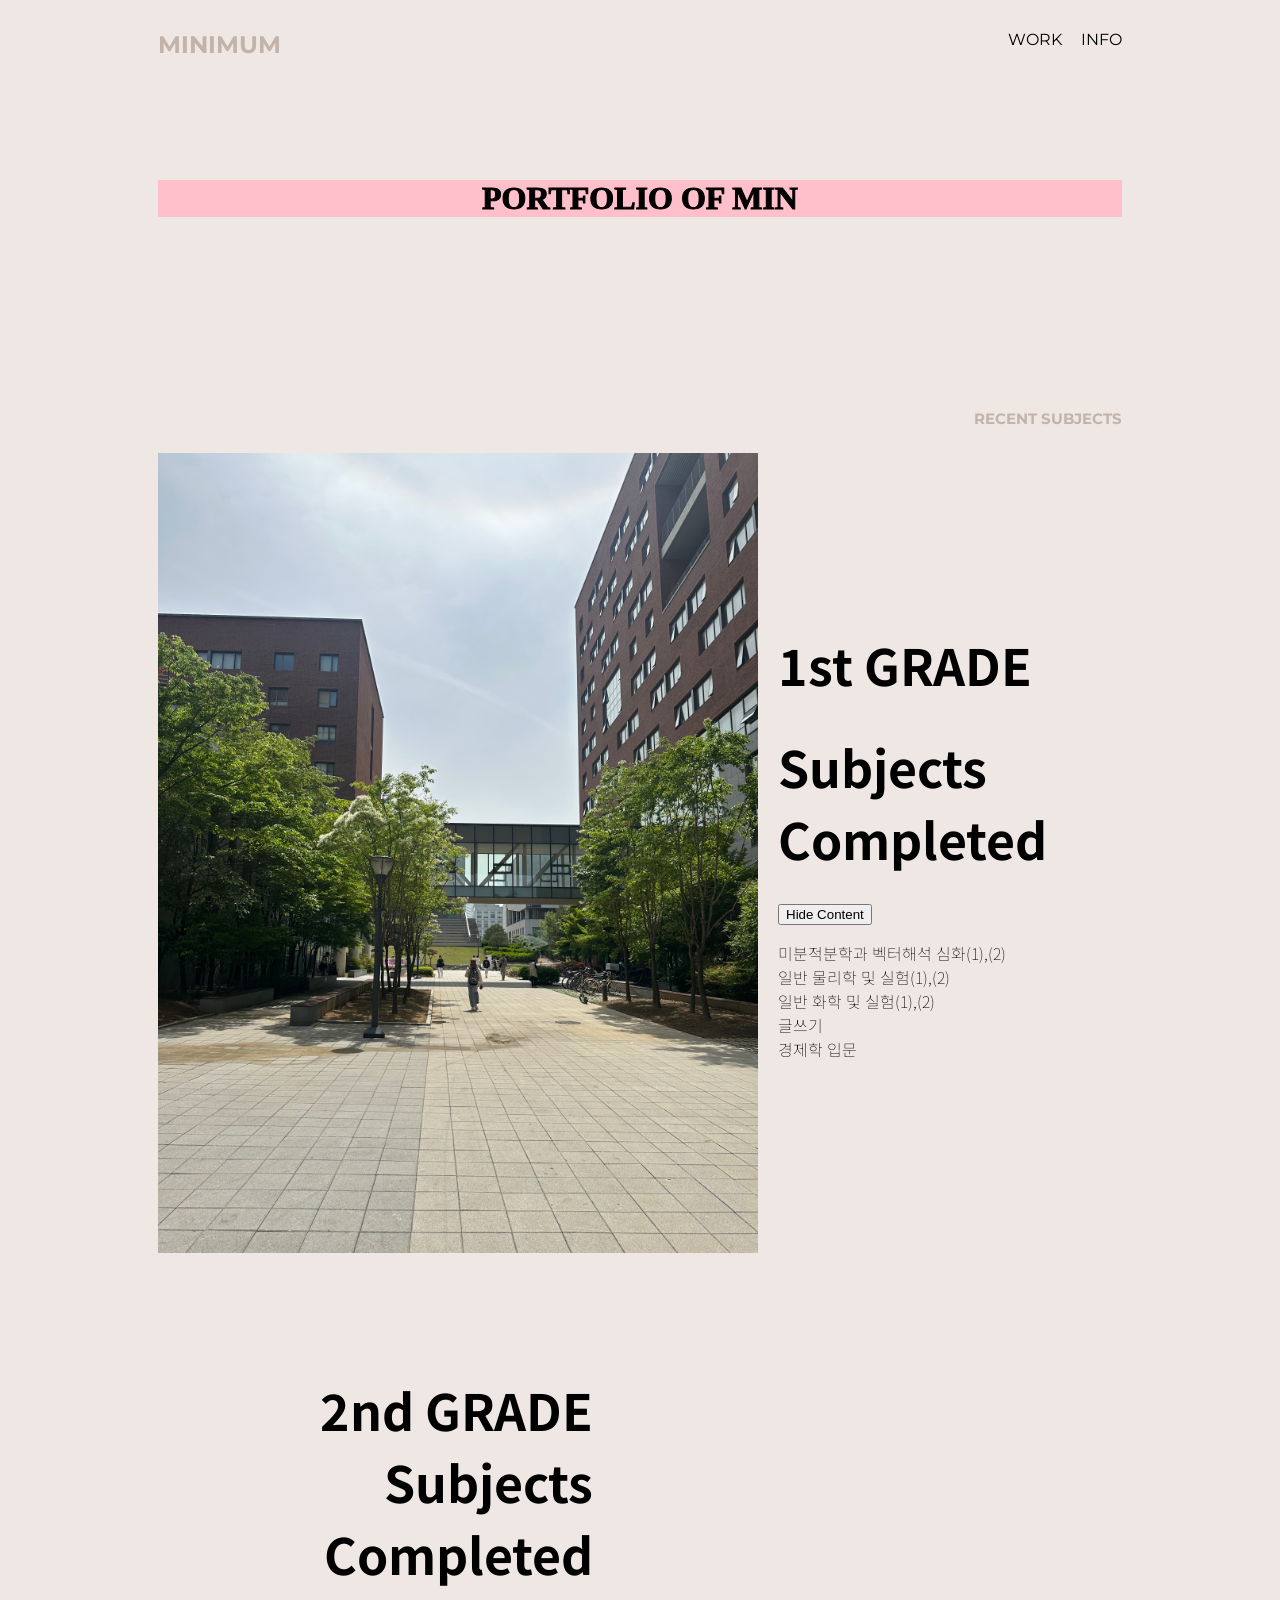
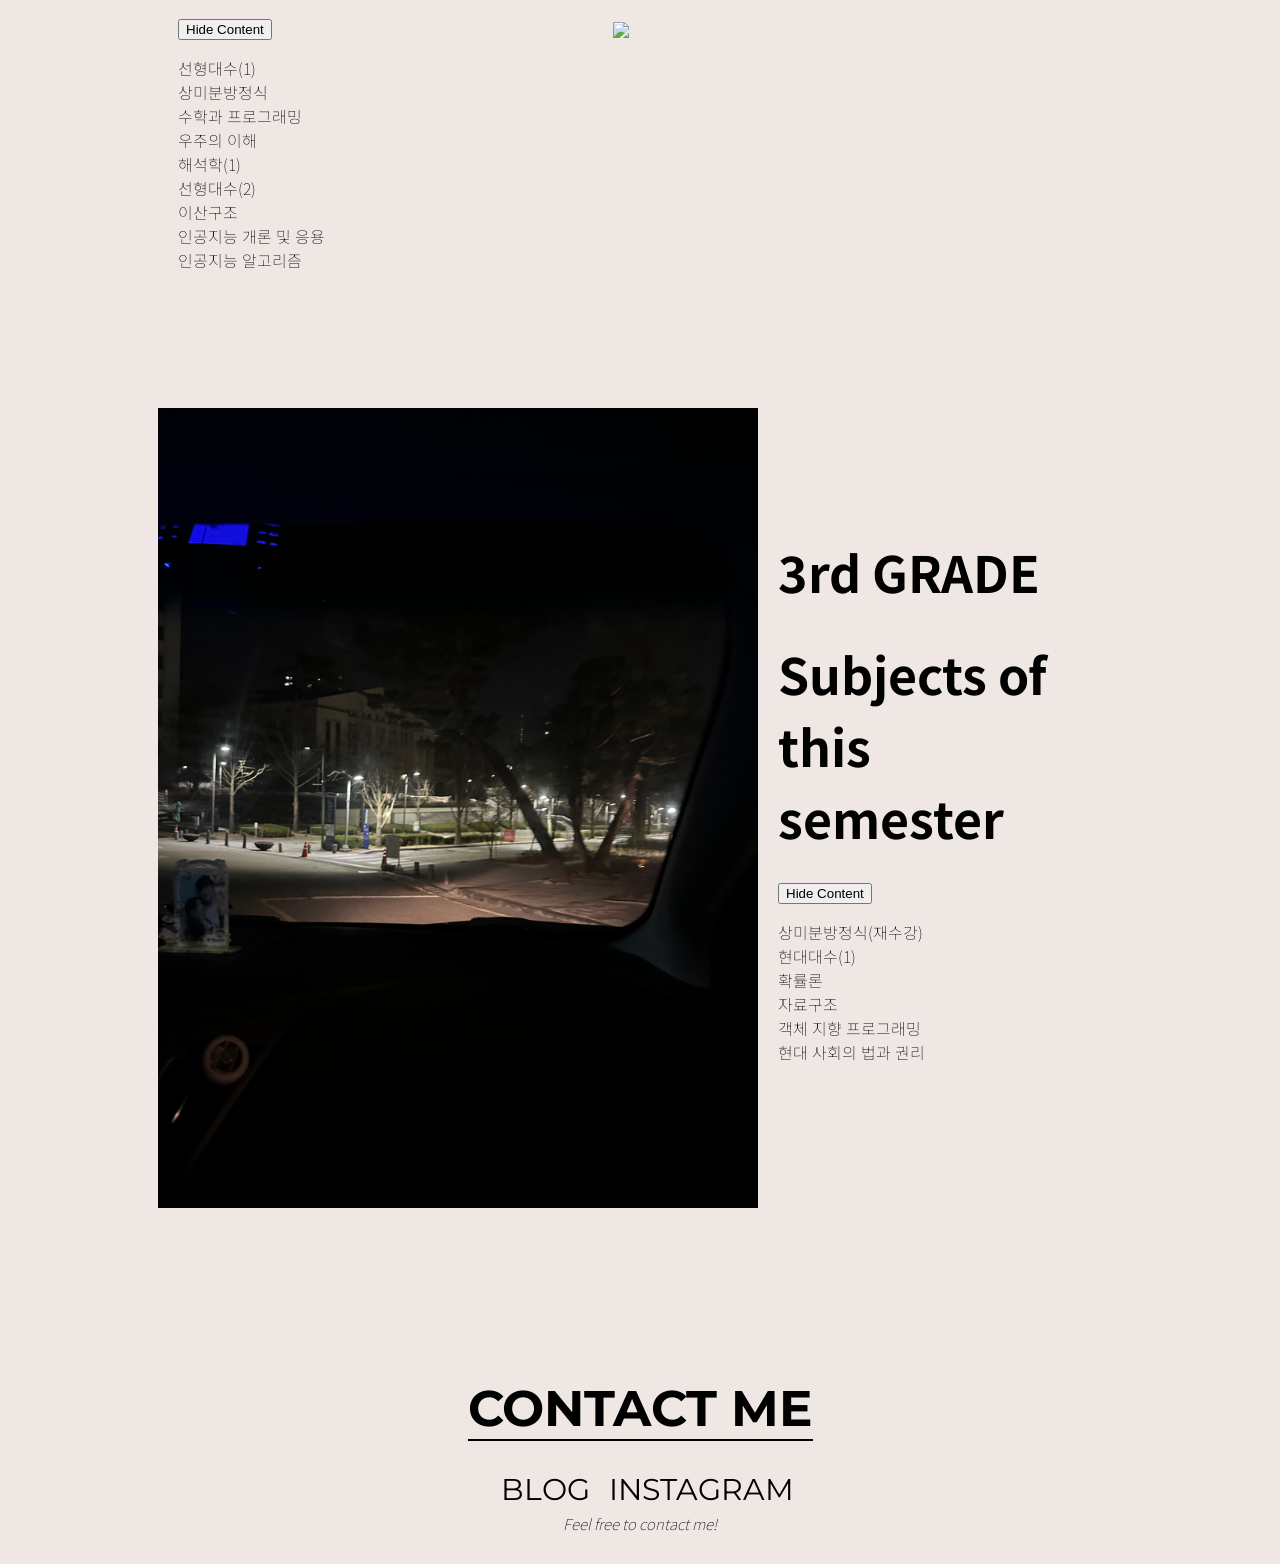
==== index.html @ 248bb2a6 "Add files via upload" ====
<!DOCTYPE html>
<html lang="en">
<head>
    <meta charset="UTF-8">
    <meta name="viewport" content="width=device-width, initial-scale=1.0">
    <title>minimum</title>

    <link rel="stylesheet" type="text/css" href="style.css">
    
    <link href="https://fonts.googleapis.com/css2?family=Montserrat:ital,wght@0,200;0,400;0,500;0,600;0,800;0,900;1,200;1,400;1,500;1,600;1,800;1,900&display=swap" rel="stylesheet">
    <link href="https://fonts.googleapis.com/css2?family=Noto+Sans+KR:wght@100;300;400;500;700;900&display=swap" rel="stylesheet">

    <style>
        /* 토글할 대상의 기본 스타일 */
        #contentBox {
          background-color: #f2f2f2;
          padding: 20px;
          margin: 10px 0;
        }
        
        /* 숨기기 예시: display: none 적용 */
        .hidden {
          display: none;
        }
    </style>

</head>
<body>
    <div class=frame>

        <nav class="navigator">
            <h3 class="site-name" id="siteName">MINIMUM</h3>
            <script>
              document.getElementById('siteName').addEventListener('click', function() {
                window.location.href = 'mainpage.html';
              });
            </script>
            <ul>
                <li><a class = "nav-menu" href="index.html">WORK</a></li>
                <li><a class = "nav-menu" href="info.html">INFO</a></li>
            </ul>

        </nav>

        <div class="dashboard">
            <h1 class="sample">PORTFOLIO OF MIN</h1>
        </div>

        <h5 class="recent-menu">RECENT SUBJECTS</h5>

        <div class="recent-subjects">

            <div class="Grade" id="1st">
                <img class="thumbnail" id="thumb1" src="thumbnail1.jpg">
                <div class="subject-info">
                    <h3 class="subject-name" id="name1">1st GRADE</h3>
                    <h3 class="subject-name" id="name1">Subjects Completed</h3>
                    <div class="contentBox">
                        <button class="toggleBtn">Hide Content</button>
                        <p class="subject-comment">
                            미분적분학과 벡터해석 심화(1),(2)<br>
                            일반 물리학 및 실험(1),(2)<br>
                            일반 화학 및 실험(1),(2)<br>
                            글쓰기<br>
                            경제학 입문 
                        </p>
                    </div>
                    
                </div>
            </div>

            <div class="Grade" id="2nd">
                <div class="subject-info">
                    <h3 class="subject-name" id="name2-1">2nd GRADE</h3>
                    <h3 class="subject-name" id="name2-2">Subjects Completed</h3>
                    <div class="contentBox">
                        <button class="toggleBtn">Hide Content</button>
                        <p class="subject-comment">
                            선형대수(1)<br>
                            상미분방정식<br>
                            수학과 프로그래밍<br>
                            우주의 이해<br>
                            해석학(1)<br>
                            선형대수(2)<br>
                            이산구조<br>
                            인공지능 개론 및 응용<br>
                            인공지능 알고리즘
                        </p>
                    </div>
                </div>
                <img class="thumbnail" id="thumb2" src="thumbnail2.jpg">
            </div>

            <div class="Grade" id="3rd">
                <img class="thumbnail" id="thumb3" src="thumbnail3.jpg">
                <div class="subject-info">
                    <h3 class="subject-name" id="name1">3rd GRADE</h3>
                    <h3 class="subject-name" id="name1">Subjects of this semester</h3>
                    <div class="contentBox">
                        <button class="toggleBtn">Hide Content</button>
                        <p class="subject-comment">상미분방정식(재수강) <br> 현대대수(1) <br> 확률론 <br> 자료구조 <br> 객체 지향 프로그래밍 <br> 현대 사회의 법과 권리 </p>
                    </div>
                </div>
            </div>

            

        </div>

        <footer class="footer">
            <h3 class="contact">CONTACT ME</h3>
            <div class="links">
                <a class="github" href="https://github.com/lauren0202">BLOG</a>
                <a class="instagram" href="https://www.instagram.com/m1_n1_3/">INSTAGRAM</a>
            </div>
            <p>Feel free to contact me!</p>

        </footer>
    </div>
    <script src="fe_4_hw1.js"></script>
    <script src="fe_4_hw4.js"></script>
</body>
</html>
---- style.css ----
body{
    background-color: #EFE7E3;
    transition: background-color 0.5s ease;
}

.frame{
    margin: 30px 150px;
    display: flex;
    flex-direction: column;
}

/*navigator*/

.navigator{
    display: flex;
    flex-direction: row;
    justify-content: space-between;
}

li{
    display: inline;
    align-self: center;
    margin:0;
    margin-left: 15px;
}

ul{
    margin: 0;
}

.site-name{
    margin:0;
    font-family: 'Montserrat', sans-serif;
    font-size: 24px;
    color: #c2b4ab;
}

.nav-menu{
    font-family: 'Montserrat', sans-serif;
    font-weight: 400;
    font-size: 16;
}

a{
    color: black;
    text-decoration: none;
}

a:hover{
    color: white;
    transition: 0.3s;
}

/*dashboard*/

.dashboard{
    display: flex;
    flex-direction: column;
    margin-top: 100px;
    margin-bottom: 70px;
}

.sample{
    background-color: pink;
    -webkit-text-stroke: 1px black;
    text-align: center;
}

.sample:hover{
    background-color: transparent;
    color: black;
    -webkit-text-stroke: 1px black;
    transition: none;
}

.english-comment{
    font-family: 'Noto Sans KR', sans-serif;
    font-weight: 100;
    font-size: 15px;
    font-style: italic;

    letter-spacing: -0.3px;
    text-align: center;
}



/*recent subjects*/

.recent-menu{
    font-family: 'Montserrat', sans-serif;
    font-size: 15px;
    font-weight: 700;
    color: #C2B4AB;
    
    text-align: right;
    margin-top: 100px;
}


.recent-subjects{
    display: flex;
    flex-direction: column;
}

.Grade{
    display: flex;
    flex-direction: row;
    margin-bottom: 120px;
    align-items: center;
}

.thumbnail{
    width: 600px;
}

.subject-info{
    margin: 0px 20px;
}

.subject-name{
    font-family: 'Noto Sans KR', sans-serif;
    font-size: 50px;
    margin-top: 0px;
    margin-bottom: 30px;
}

.subject-name:hover{
    color: pink;
    -webkit-text-stroke: 1px black;
    transition: 0.3s;
}




.subject-comment{
    font-family: 'Noto Sans KR', sans-serif;
    font-size: 16px;
    font-weight: 100;
}


#name1{
    right: 70px;
}

#name1:hover{
    color: skyblue;
}

#name2-1{
    text-align: right;
    
    left: 0px;
    margin-bottom: 0px;
}

#name2-1:hover{
    color: skyblue;
}

#name2-2{
    text-align: right;
    
    left: 100px;
}

#name2-2:hover{
    color: skyblue;
}

/*footer*/

.footer{
    display: flex;
    flex-direction: column;
    align-items: center;
    margin-botton: 200px
}

.contact{
    font-family: 'Montserrat', sans-serif;
    font-size: 50px;
    font-weight: 700;
    color: black;
    margin-bottom: 30px;
    border-bottom: 2px solid black;
}

.links>a{
    font-family: 'Montserrat', sans-serif;
    font-size: 30px;
    font-weight: ;
    margin-left: 15px;
}

.footer>p{
    font-family: 'Noto Sans KR', sans-serif;
    font-weight: 100;
    font-size: 15px;
    font-style: italic;
    margin: 0;
    margin-top: 5px;
}


/* INFO Section*/

/* 토글할 대상 (숨김 효과) */
.hidden {
    display: none;
  }

/*profile-section*/

.profile-section{
    display: flex;
    flex-direction: row;
    justify-content: center;
    align-items: flex-start;

    margin: 100px 100px;
}


#profile-picture{
    width: 400px;
    margin-right: 60px;
}

.introduction>h2{
    margin: 0px;
    font-family: 'Montserrat', sans-serif;
    font-size: 35px;
}

.introduction>p{
    font-family: 'Noto Sans KR', sans-serif;
    font-weight: 300;
    font-size: 16px;

    margin-bottom: 40px;
}

#capability{
    font-family: 'Montserrat', sans-serif;
    font-weight: 400;
    font-size: 20px;
    font-style: italic;

    line-height: 30px;
}


/*love section*/

.love-menu{
    font-family: 'Montserrat', sans-serif;
    font-size: 35px;
    margin: 30px 100px;
}

.love-section{
    display: flex;
    flex-direction: column;
    justify-content: flex-start;
    align-content: center;
    margin: 100px 150px;
    margin-top: 20px;
}

.love{
    display: flex;
    flex-direction: row;
    margin-bottom: 40px;
    align-items: center;

}


.love-icon{
    width: 100px;
    height: 100px;

    border: 2px solid #C2B4AB;
    border-radius: 100px;
    padding: 15px;
}

.love-intro{
    margin-left: 30px;
}


.love-name{
    font-family: 'Montserrat', sans-serif;
    font-weight: 700px;
    margin-top: 0px;
    margin-bottom: 10px;
}

.love-exp{
    font-family: 'Noto Sans KR', sans-serif;
    font-weight: 300;
    font-size: 16px;

    margin: 0px;
}




/*footer section*/

.footer-comment{
    text-align: center;
}


a[title="Freepik"]:hover{
    color: black;
    text-decoration: underline;
}

a[title="Flaticon"]:hover{
    color: black;
    text-decoration: underline;
}
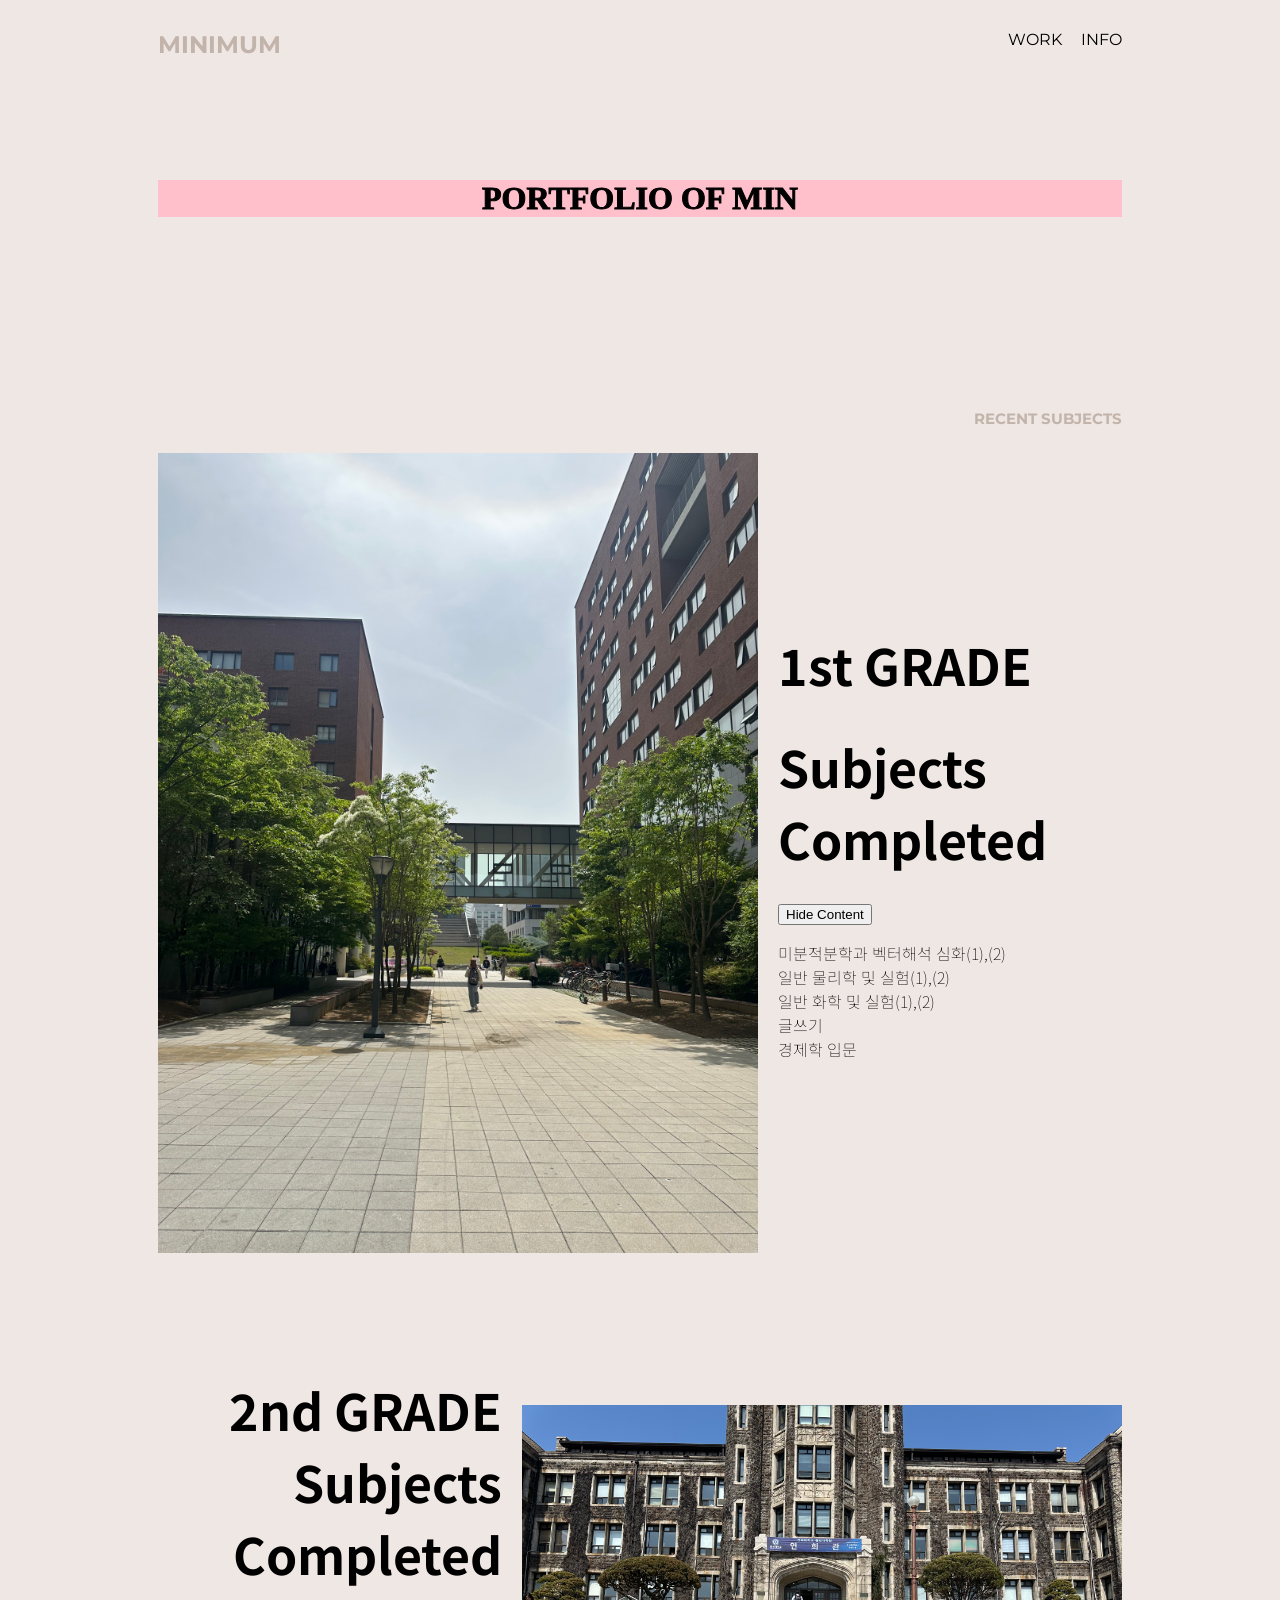
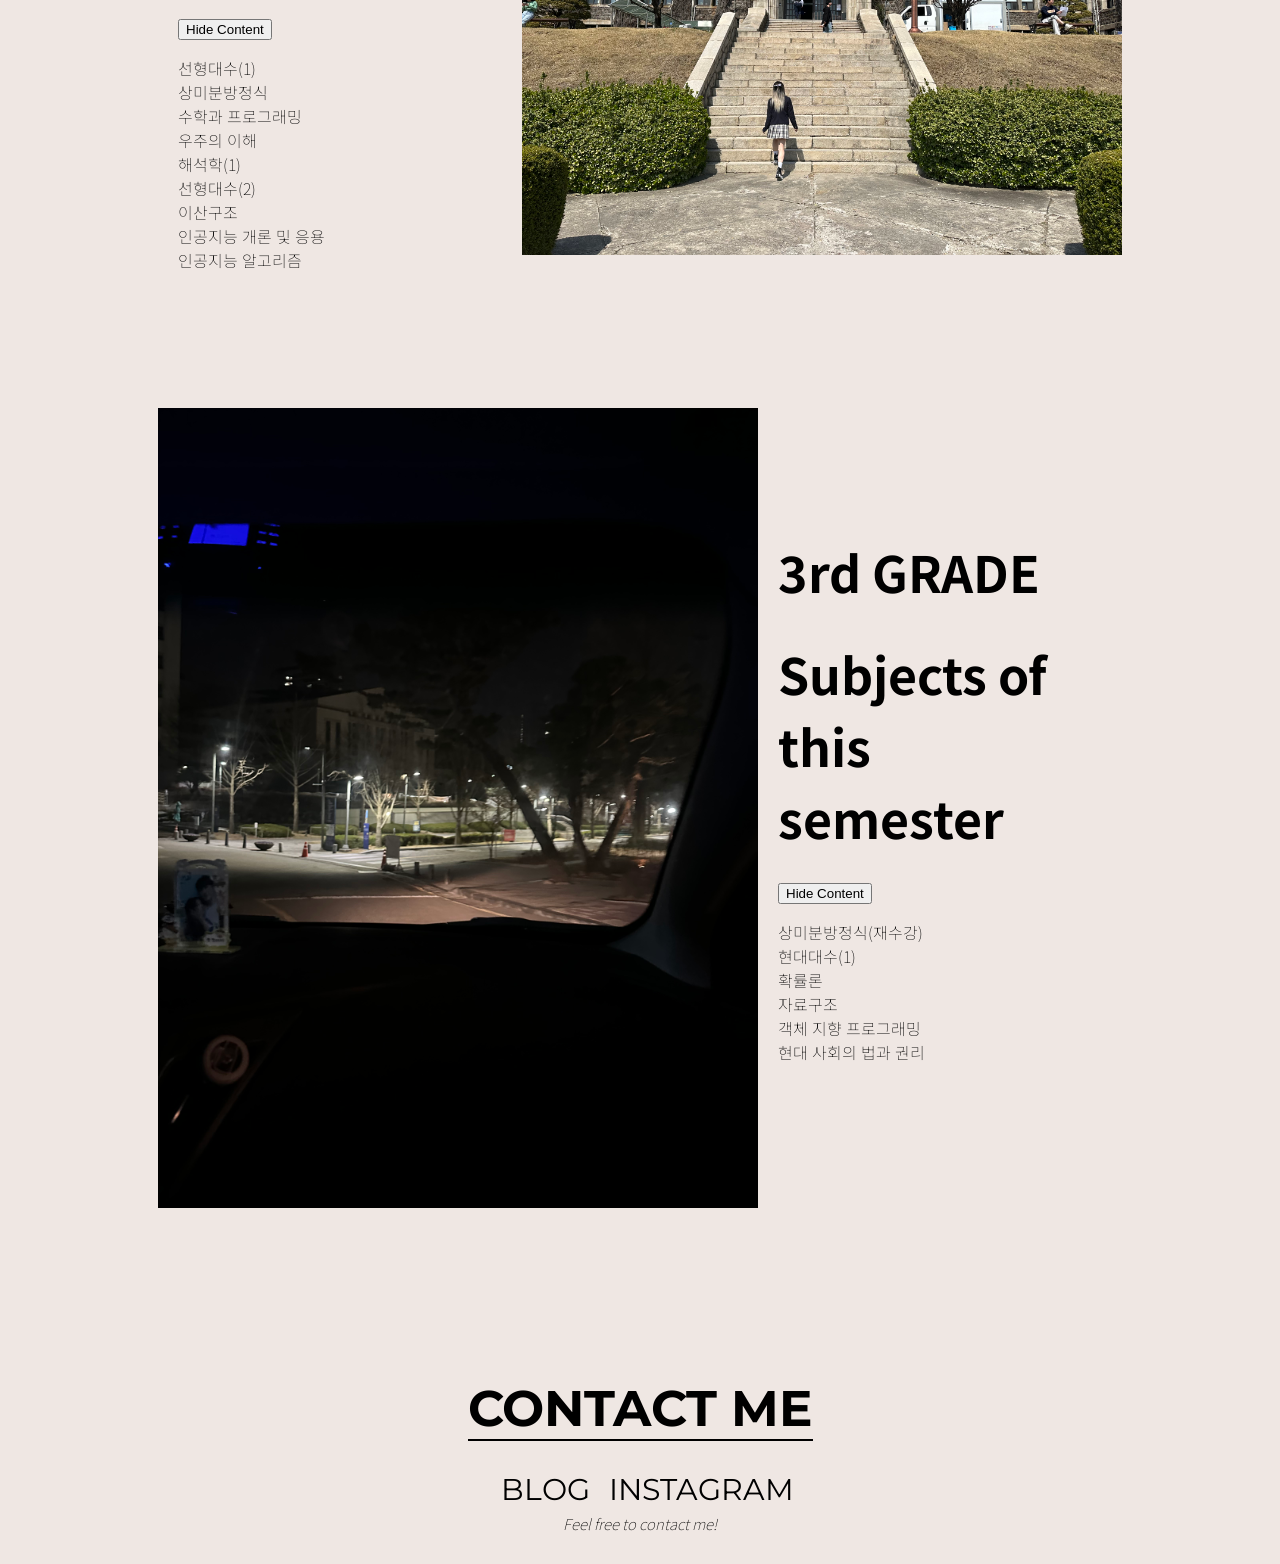
==== commit 12e4333d: "this is made with html/css+js" ====
--- a/index.html
+++ b/index.html
@@ -1,123 +1,123 @@
-<!DOCTYPE html>
-<html lang="en">
-<head>
-    <meta charset="UTF-8">
-    <meta name="viewport" content="width=device-width, initial-scale=1.0">
-    <title>minimum</title>
-
-    <link rel="stylesheet" type="text/css" href="style.css">
-    
-    <link href="https://fonts.googleapis.com/css2?family=Montserrat:ital,wght@0,200;0,400;0,500;0,600;0,800;0,900;1,200;1,400;1,500;1,600;1,800;1,900&display=swap" rel="stylesheet">
-    <link href="https://fonts.googleapis.com/css2?family=Noto+Sans+KR:wght@100;300;400;500;700;900&display=swap" rel="stylesheet">
-
-    <style>
-        /* 토글할 대상의 기본 스타일 */
-        #contentBox {
-          background-color: #f2f2f2;
-          padding: 20px;
-          margin: 10px 0;
-        }
-        
-        /* 숨기기 예시: display: none 적용 */
-        .hidden {
-          display: none;
-        }
-    </style>
-
-</head>
-<body>
-    <div class=frame>
-
-        <nav class="navigator">
-            <h3 class="site-name" id="siteName">MINIMUM</h3>
-            <script>
-              document.getElementById('siteName').addEventListener('click', function() {
-                window.location.href = 'mainpage.html';
-              });
-            </script>
-            <ul>
-                <li><a class = "nav-menu" href="index.html">WORK</a></li>
-                <li><a class = "nav-menu" href="info.html">INFO</a></li>
-            </ul>
-
-        </nav>
-
-        <div class="dashboard">
-            <h1 class="sample">PORTFOLIO OF MIN</h1>
-        </div>
-
-        <h5 class="recent-menu">RECENT SUBJECTS</h5>
-
-        <div class="recent-subjects">
-
-            <div class="Grade" id="1st">
-                <img class="thumbnail" id="thumb1" src="thumbnail1.jpg">
-                <div class="subject-info">
-                    <h3 class="subject-name" id="name1">1st GRADE</h3>
-                    <h3 class="subject-name" id="name1">Subjects Completed</h3>
-                    <div class="contentBox">
-                        <button class="toggleBtn">Hide Content</button>
-                        <p class="subject-comment">
-                            미분적분학과 벡터해석 심화(1),(2)<br>
-                            일반 물리학 및 실험(1),(2)<br>
-                            일반 화학 및 실험(1),(2)<br>
-                            글쓰기<br>
-                            경제학 입문 
-                        </p>
-                    </div>
-                    
-                </div>
-            </div>
-
-            <div class="Grade" id="2nd">
-                <div class="subject-info">
-                    <h3 class="subject-name" id="name2-1">2nd GRADE</h3>
-                    <h3 class="subject-name" id="name2-2">Subjects Completed</h3>
-                    <div class="contentBox">
-                        <button class="toggleBtn">Hide Content</button>
-                        <p class="subject-comment">
-                            선형대수(1)<br>
-                            상미분방정식<br>
-                            수학과 프로그래밍<br>
-                            우주의 이해<br>
-                            해석학(1)<br>
-                            선형대수(2)<br>
-                            이산구조<br>
-                            인공지능 개론 및 응용<br>
-                            인공지능 알고리즘
-                        </p>
-                    </div>
-                </div>
-                <img class="thumbnail" id="thumb2" src="thumbnail2.jpg">
-            </div>
-
-            <div class="Grade" id="3rd">
-                <img class="thumbnail" id="thumb3" src="thumbnail3.jpg">
-                <div class="subject-info">
-                    <h3 class="subject-name" id="name1">3rd GRADE</h3>
-                    <h3 class="subject-name" id="name1">Subjects of this semester</h3>
-                    <div class="contentBox">
-                        <button class="toggleBtn">Hide Content</button>
-                        <p class="subject-comment">상미분방정식(재수강) <br> 현대대수(1) <br> 확률론 <br> 자료구조 <br> 객체 지향 프로그래밍 <br> 현대 사회의 법과 권리 </p>
-                    </div>
-                </div>
-            </div>
-
-            
-
-        </div>
-
-        <footer class="footer">
-            <h3 class="contact">CONTACT ME</h3>
-            <div class="links">
-                <a class="github" href="https://github.com/lauren0202">BLOG</a>
-                <a class="instagram" href="https://www.instagram.com/m1_n1_3/">INSTAGRAM</a>
-            </div>
-            <p>Feel free to contact me!</p>
-
-        </footer>
-    </div>
-    <script src="fe_4_hw1.js"></script>
-    <script src="fe_4_hw4.js"></script>
-</body>
+<!DOCTYPE html>
+<html lang="en">
+<head>
+    <meta charset="UTF-8">
+    <meta name="viewport" content="width=device-width, initial-scale=1.0">
+    <title>minimum</title>
+
+    <link rel="stylesheet" type="text/css" href="style.css">
+    
+    <link href="https://fonts.googleapis.com/css2?family=Montserrat:ital,wght@0,200;0,400;0,500;0,600;0,800;0,900;1,200;1,400;1,500;1,600;1,800;1,900&display=swap" rel="stylesheet">
+    <link href="https://fonts.googleapis.com/css2?family=Noto+Sans+KR:wght@100;300;400;500;700;900&display=swap" rel="stylesheet">
+
+    <style>
+        /* 토글할 대상의 기본 스타일 */
+        #contentBox {
+          background-color: #f2f2f2;
+          padding: 20px;
+          margin: 10px 0;
+        }
+        
+        /* 숨기기 예시: display: none 적용 */
+        .hidden {
+          display: none;
+        }
+    </style>
+
+</head>
+<body>
+    <div class=frame id="root">
+
+        <nav class="navigator">
+            <h3 class="site-name" id="siteName">MINIMUM</h3>
+            <script>
+              document.getElementById('siteName').addEventListener('click', function() {
+                window.location.href = 'mainpage.html';
+              });
+            </script>
+            <ul>
+                <li><a class = "nav-menu" href="index.html">WORK</a></li>
+                <li><a class = "nav-menu" href="info.html">INFO</a></li>
+            </ul>
+
+        </nav>
+
+        <div class="dashboard">
+            <h1 class="sample">PORTFOLIO OF MIN</h1>
+        </div>
+
+        <h5 class="recent-menu">RECENT SUBJECTS</h5>
+
+        <div class="recent-subjects">
+
+            <div class="Grade" id="1st">
+                <img class="thumbnail" id="thumb1" src="thumbnail1.jpg">
+                <div class="subject-info">
+                    <h3 class="subject-name" id="name1">1st GRADE</h3>
+                    <h3 class="subject-name" id="name1">Subjects Completed</h3>
+                    <div class="contentBox">
+                        <button class="toggleBtn">Hide Content</button>
+                        <p class="subject-comment">
+                            미분적분학과 벡터해석 심화(1),(2)<br>
+                            일반 물리학 및 실험(1),(2)<br>
+                            일반 화학 및 실험(1),(2)<br>
+                            글쓰기<br>
+                            경제학 입문 
+                        </p>
+                    </div>
+                    
+                </div>
+            </div>
+
+            <div class="Grade" id="2nd">
+                <div class="subject-info">
+                    <h3 class="subject-name" id="name2-1">2nd GRADE</h3>
+                    <h3 class="subject-name" id="name2-2">Subjects Completed</h3>
+                    <div class="contentBox">
+                        <button class="toggleBtn">Hide Content</button>
+                        <p class="subject-comment">
+                            선형대수(1)<br>
+                            상미분방정식<br>
+                            수학과 프로그래밍<br>
+                            우주의 이해<br>
+                            해석학(1)<br>
+                            선형대수(2)<br>
+                            이산구조<br>
+                            인공지능 개론 및 응용<br>
+                            인공지능 알고리즘
+                        </p>
+                    </div>
+                </div>
+                <img class="thumbnail" id="thumb2" src="thumbnail2.jpg">
+            </div>
+
+            <div class="Grade" id="3rd">
+                <img class="thumbnail" id="thumb3" src="thumbnail3.jpg">
+                <div class="subject-info">
+                    <h3 class="subject-name" id="name1">3rd GRADE</h3>
+                    <h3 class="subject-name" id="name1">Subjects of this semester</h3>
+                    <div class="contentBox">
+                        <button class="toggleBtn">Hide Content</button>
+                        <p class="subject-comment">상미분방정식(재수강) <br> 현대대수(1) <br> 확률론 <br> 자료구조 <br> 객체 지향 프로그래밍 <br> 현대 사회의 법과 권리 </p>
+                    </div>
+                </div>
+            </div>
+
+            
+
+        </div>
+
+        <footer class="footer">
+            <h3 class="contact">CONTACT ME</h3>
+            <div class="links">
+                <a class="github" href="https://github.com/lauren0202">BLOG</a>
+                <a class="instagram" href="https://www.instagram.com/m1_n1_3/">INSTAGRAM</a>
+            </div>
+            <p>Feel free to contact me!</p>
+
+        </footer>
+    </div>
+    <script src="fe_4_hw1.js"></script>
+    <script src="fe_4_hw4.js"></script>
+</body>
 </html>
--- a/style.css
+++ b/style.css
@@ -1,331 +1,331 @@
-
-
-body{
-    background-color: #EFE7E3;
-    transition: background-color 0.5s ease;
-}
-
-.frame{
-    margin: 30px 150px;
-    display: flex;
-    flex-direction: column;
-}
-
-/*navigator*/
-
-.navigator{
-    display: flex;
-    flex-direction: row;
-    justify-content: space-between;
-}
-
-li{
-    display: inline;
-    align-self: center;
-    margin:0;
-    margin-left: 15px;
-}
-
-ul{
-    margin: 0;
-}
-
-.site-name{
-    margin:0;
-    font-family: 'Montserrat', sans-serif;
-    font-size: 24px;
-    color: #c2b4ab;
-}
-
-.nav-menu{
-    font-family: 'Montserrat', sans-serif;
-    font-weight: 400;
-    font-size: 16;
-}
-
-a{
-    color: black;
-    text-decoration: none;
-}
-
-a:hover{
-    color: white;
-    transition: 0.3s;
-}
-
-/*dashboard*/
-
-.dashboard{
-    display: flex;
-    flex-direction: column;
-    margin-top: 100px;
-    margin-bottom: 70px;
-}
-
-.sample{
-    background-color: pink;
-    -webkit-text-stroke: 1px black;
-    text-align: center;
-}
-
-.sample:hover{
-    background-color: transparent;
-    color: black;
-    -webkit-text-stroke: 1px black;
-    transition: none;
-}
-
-.english-comment{
-    font-family: 'Noto Sans KR', sans-serif;
-    font-weight: 100;
-    font-size: 15px;
-    font-style: italic;
-
-    letter-spacing: -0.3px;
-    text-align: center;
-}
-
-
-
-/*recent subjects*/
-
-.recent-menu{
-    font-family: 'Montserrat', sans-serif;
-    font-size: 15px;
-    font-weight: 700;
-    color: #C2B4AB;
-    
-    text-align: right;
-    margin-top: 100px;
-}
-
-
-.recent-subjects{
-    display: flex;
-    flex-direction: column;
-}
-
-.Grade{
-    display: flex;
-    flex-direction: row;
-    margin-bottom: 120px;
-    align-items: center;
-}
-
-.thumbnail{
-    width: 600px;
-}
-
-.subject-info{
-    margin: 0px 20px;
-}
-
-.subject-name{
-    font-family: 'Noto Sans KR', sans-serif;
-    font-size: 50px;
-    margin-top: 0px;
-    margin-bottom: 30px;
-}
-
-.subject-name:hover{
-    color: pink;
-    -webkit-text-stroke: 1px black;
-    transition: 0.3s;
-}
-
-
-
-
-.subject-comment{
-    font-family: 'Noto Sans KR', sans-serif;
-    font-size: 16px;
-    font-weight: 100;
-}
-
-
-#name1{
-    right: 70px;
-}
-
-#name1:hover{
-    color: skyblue;
-}
-
-#name2-1{
-    text-align: right;
-    
-    left: 0px;
-    margin-bottom: 0px;
-}
-
-#name2-1:hover{
-    color: skyblue;
-}
-
-#name2-2{
-    text-align: right;
-    
-    left: 100px;
-}
-
-#name2-2:hover{
-    color: skyblue;
-}
-
-/*footer*/
-
-.footer{
-    display: flex;
-    flex-direction: column;
-    align-items: center;
-    margin-botton: 200px
-}
-
-.contact{
-    font-family: 'Montserrat', sans-serif;
-    font-size: 50px;
-    font-weight: 700;
-    color: black;
-    margin-bottom: 30px;
-    border-bottom: 2px solid black;
-}
-
-.links>a{
-    font-family: 'Montserrat', sans-serif;
-    font-size: 30px;
-    font-weight: ;
-    margin-left: 15px;
-}
-
-.footer>p{
-    font-family: 'Noto Sans KR', sans-serif;
-    font-weight: 100;
-    font-size: 15px;
-    font-style: italic;
-    margin: 0;
-    margin-top: 5px;
-}
-
-
-/* INFO Section*/
-
-/* 토글할 대상 (숨김 효과) */
-.hidden {
-    display: none;
-  }
-
-/*profile-section*/
-
-.profile-section{
-    display: flex;
-    flex-direction: row;
-    justify-content: center;
-    align-items: flex-start;
-
-    margin: 100px 100px;
-}
-
-
-#profile-picture{
-    width: 400px;
-    margin-right: 60px;
-}
-
-.introduction>h2{
-    margin: 0px;
-    font-family: 'Montserrat', sans-serif;
-    font-size: 35px;
-}
-
-.introduction>p{
-    font-family: 'Noto Sans KR', sans-serif;
-    font-weight: 300;
-    font-size: 16px;
-
-    margin-bottom: 40px;
-}
-
-#capability{
-    font-family: 'Montserrat', sans-serif;
-    font-weight: 400;
-    font-size: 20px;
-    font-style: italic;
-
-    line-height: 30px;
-}
-
-
-/*love section*/
-
-.love-menu{
-    font-family: 'Montserrat', sans-serif;
-    font-size: 35px;
-    margin: 30px 100px;
-}
-
-.love-section{
-    display: flex;
-    flex-direction: column;
-    justify-content: flex-start;
-    align-content: center;
-    margin: 100px 150px;
-    margin-top: 20px;
-}
-
-.love{
-    display: flex;
-    flex-direction: row;
-    margin-bottom: 40px;
-    align-items: center;
-
-}
-
-
-.love-icon{
-    width: 100px;
-    height: 100px;
-
-    border: 2px solid #C2B4AB;
-    border-radius: 100px;
-    padding: 15px;
-}
-
-.love-intro{
-    margin-left: 30px;
-}
-
-
-.love-name{
-    font-family: 'Montserrat', sans-serif;
-    font-weight: 700px;
-    margin-top: 0px;
-    margin-bottom: 10px;
-}
-
-.love-exp{
-    font-family: 'Noto Sans KR', sans-serif;
-    font-weight: 300;
-    font-size: 16px;
-
-    margin: 0px;
-}
-
-
-
-
-/*footer section*/
-
-.footer-comment{
-    text-align: center;
-}
-
-
-a[title="Freepik"]:hover{
-    color: black;
-    text-decoration: underline;
-}
-
-a[title="Flaticon"]:hover{
-    color: black;
-    text-decoration: underline;
-}
+
+
+body{
+    background-color: #EFE7E3;
+    transition: background-color 0.5s ease;
+}
+
+.frame{
+    margin: 30px 150px;
+    display: flex;
+    flex-direction: column;
+}
+
+/*navigator*/
+
+.navigator{
+    display: flex;
+    flex-direction: row;
+    justify-content: space-between;
+}
+
+li{
+    display: inline;
+    align-self: center;
+    margin:0;
+    margin-left: 15px;
+}
+
+ul{
+    margin: 0;
+}
+
+.site-name{
+    margin:0;
+    font-family: 'Montserrat', sans-serif;
+    font-size: 24px;
+    color: #c2b4ab;
+}
+
+.nav-menu{
+    font-family: 'Montserrat', sans-serif;
+    font-weight: 400;
+    font-size: 16;
+}
+
+a{
+    color: black;
+    text-decoration: none;
+}
+
+a:hover{
+    color: white;
+    transition: 0.3s;
+}
+
+/*dashboard*/
+
+.dashboard{
+    display: flex;
+    flex-direction: column;
+    margin-top: 100px;
+    margin-bottom: 70px;
+}
+
+.sample{
+    background-color: pink;
+    -webkit-text-stroke: 1px black;
+    text-align: center;
+}
+
+.sample:hover{
+    background-color: transparent;
+    color: black;
+    -webkit-text-stroke: 1px black;
+    transition: none;
+}
+
+.english-comment{
+    font-family: 'Noto Sans KR', sans-serif;
+    font-weight: 100;
+    font-size: 15px;
+    font-style: italic;
+
+    letter-spacing: -0.3px;
+    text-align: center;
+}
+
+
+
+/*recent subjects*/
+
+.recent-menu{
+    font-family: 'Montserrat', sans-serif;
+    font-size: 15px;
+    font-weight: 700;
+    color: #C2B4AB;
+    
+    text-align: right;
+    margin-top: 100px;
+}
+
+
+.recent-subjects{
+    display: flex;
+    flex-direction: column;
+}
+
+.Grade{
+    display: flex;
+    flex-direction: row;
+    margin-bottom: 120px;
+    align-items: center;
+}
+
+.thumbnail{
+    width: 600px;
+}
+
+.subject-info{
+    margin: 0px 20px;
+}
+
+.subject-name{
+    font-family: 'Noto Sans KR', sans-serif;
+    font-size: 50px;
+    margin-top: 0px;
+    margin-bottom: 30px;
+}
+
+.subject-name:hover{
+    color: pink;
+    -webkit-text-stroke: 1px black;
+    transition: 0.3s;
+}
+
+
+
+
+.subject-comment{
+    font-family: 'Noto Sans KR', sans-serif;
+    font-size: 16px;
+    font-weight: 100;
+}
+
+
+#name1{
+    right: 70px;
+}
+
+#name1:hover{
+    color: skyblue;
+}
+
+#name2-1{
+    text-align: right;
+    
+    left: 0px;
+    margin-bottom: 0px;
+}
+
+#name2-1:hover{
+    color: skyblue;
+}
+
+#name2-2{
+    text-align: right;
+    
+    left: 100px;
+}
+
+#name2-2:hover{
+    color: skyblue;
+}
+
+/*footer*/
+
+.footer{
+    display: flex;
+    flex-direction: column;
+    align-items: center;
+    margin-botton: 200px
+}
+
+.contact{
+    font-family: 'Montserrat', sans-serif;
+    font-size: 50px;
+    font-weight: 700;
+    color: black;
+    margin-bottom: 30px;
+    border-bottom: 2px solid black;
+}
+
+.links>a{
+    font-family: 'Montserrat', sans-serif;
+    font-size: 30px;
+    font-weight: ;
+    margin-left: 15px;
+}
+
+.footer>p{
+    font-family: 'Noto Sans KR', sans-serif;
+    font-weight: 100;
+    font-size: 15px;
+    font-style: italic;
+    margin: 0;
+    margin-top: 5px;
+}
+
+
+/* INFO Section*/
+
+/* 토글할 대상 (숨김 효과) */
+.hidden {
+    display: none;
+  }
+
+/*profile-section*/
+
+.profile-section{
+    display: flex;
+    flex-direction: row;
+    justify-content: center;
+    align-items: flex-start;
+
+    margin: 100px 100px;
+}
+
+
+#profile-picture{
+    width: 400px;
+    margin-right: 60px;
+}
+
+.introduction>h2{
+    margin: 0px;
+    font-family: 'Montserrat', sans-serif;
+    font-size: 35px;
+}
+
+.introduction>p{
+    font-family: 'Noto Sans KR', sans-serif;
+    font-weight: 300;
+    font-size: 16px;
+
+    margin-bottom: 40px;
+}
+
+#capability{
+    font-family: 'Montserrat', sans-serif;
+    font-weight: 400;
+    font-size: 20px;
+    font-style: italic;
+
+    line-height: 30px;
+}
+
+
+/*love section*/
+
+.love-menu{
+    font-family: 'Montserrat', sans-serif;
+    font-size: 35px;
+    margin: 30px 100px;
+}
+
+.love-section{
+    display: flex;
+    flex-direction: column;
+    justify-content: flex-start;
+    align-content: center;
+    margin: 100px 150px;
+    margin-top: 20px;
+}
+
+.love{
+    display: flex;
+    flex-direction: row;
+    margin-bottom: 40px;
+    align-items: center;
+
+}
+
+
+.love-icon{
+    width: 100px;
+    height: 100px;
+
+    border: 2px solid #C2B4AB;
+    border-radius: 100px;
+    padding: 15px;
+}
+
+.love-intro{
+    margin-left: 30px;
+}
+
+
+.love-name{
+    font-family: 'Montserrat', sans-serif;
+    font-weight: 700px;
+    margin-top: 0px;
+    margin-bottom: 10px;
+}
+
+.love-exp{
+    font-family: 'Noto Sans KR', sans-serif;
+    font-weight: 300;
+    font-size: 16px;
+
+    margin: 0px;
+}
+
+
+
+
+/*footer section*/
+
+.footer-comment{
+    text-align: center;
+}
+
+
+a[title="Freepik"]:hover{
+    color: black;
+    text-decoration: underline;
+}
+
+a[title="Flaticon"]:hover{
+    color: black;
+    text-decoration: underline;
+}
